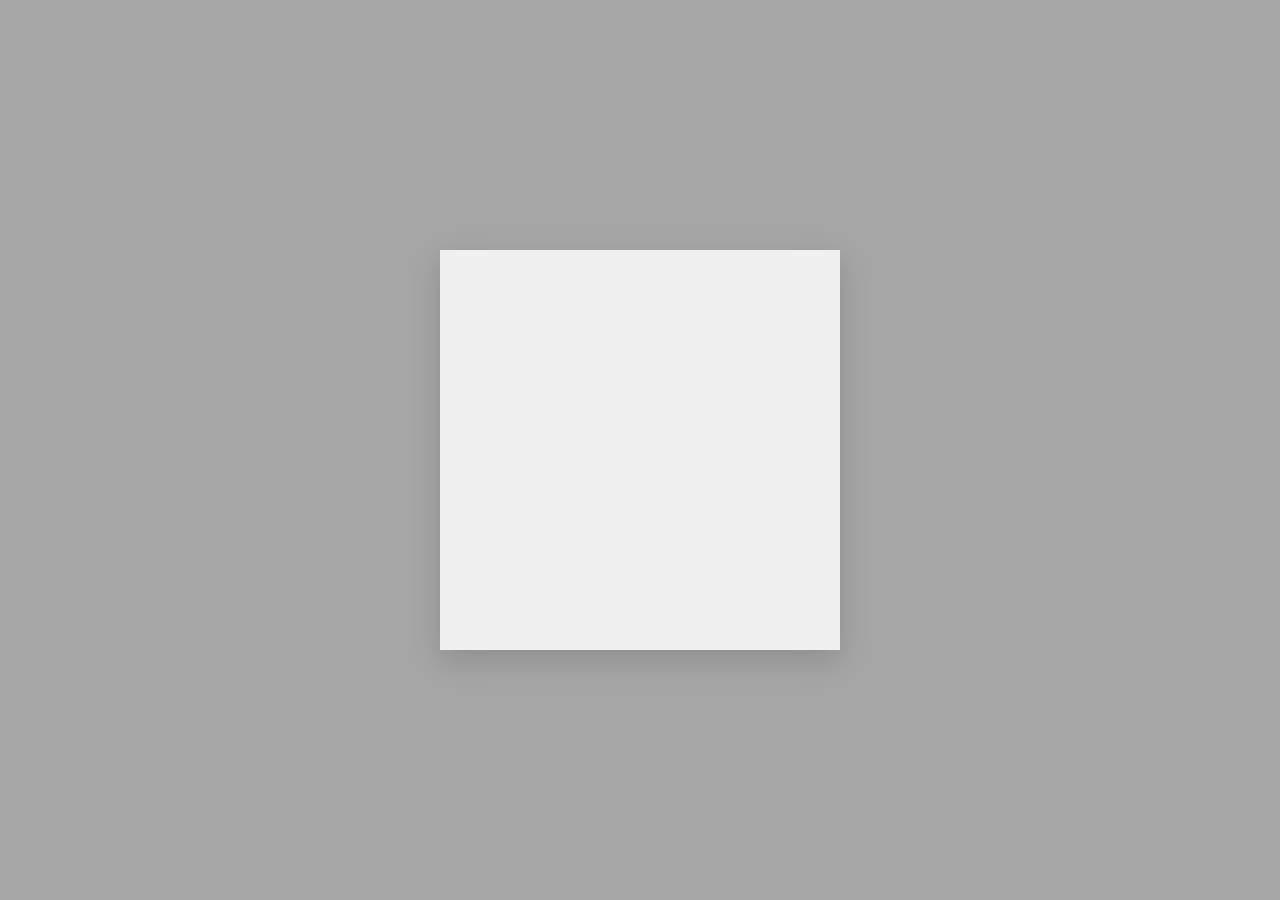
==== dm2008-Zeyu-Zhou-AY2526-S2/04-final-project/Asg02_v001/index.html @ 6c632802 "Asg02 initial commit" ====
<!DOCTYPE html>
<html lang="en">
  <head>
    <meta charset="UTF-8" />
    <meta http-equiv="X-UA-Compatible" content="IE=edge" />
    <meta name="viewport" content="width=device-width, initial-scale=1.0" />
    <title>p5.js Starter Template</title>
    <link rel="stylesheet" href="css/normalize.css" />
    <link rel="stylesheet" href="css/style.css" />
    <script src="js/helper.js"></script>
    <script src="js/p5.min.js"></script>
    <script src="js/p5.sound.min.js"></script>
  </head>
  <body>
    <script src="sketch.js"></script>
    <!-- Add any additional js files below this -->
  </body>
</html>
---- dm2008-Zeyu-Zhou-AY2526-S2/04-final-project/Asg02_v001/css/style.css ----
:root {
  /* Change the properties below to customize your page */
  --background-color: #a6a6a6;
  --shadow-color: rgba(0, 0, 0, 0.15);
}

* {
  box-sizing: border-box;
}

html {
  width: 100vw;
  height: 100vh;

  display: grid;
  align-items: center;
  justify-items: center;

  background: var(--background-color);
}

canvas {
  display: block;
  /* Comment the line below to remove the shadow */
  box-shadow: 0px 10px 30px 0px var(--shadow-color);
}

.cursor-hidden {
  cursor: none;
}
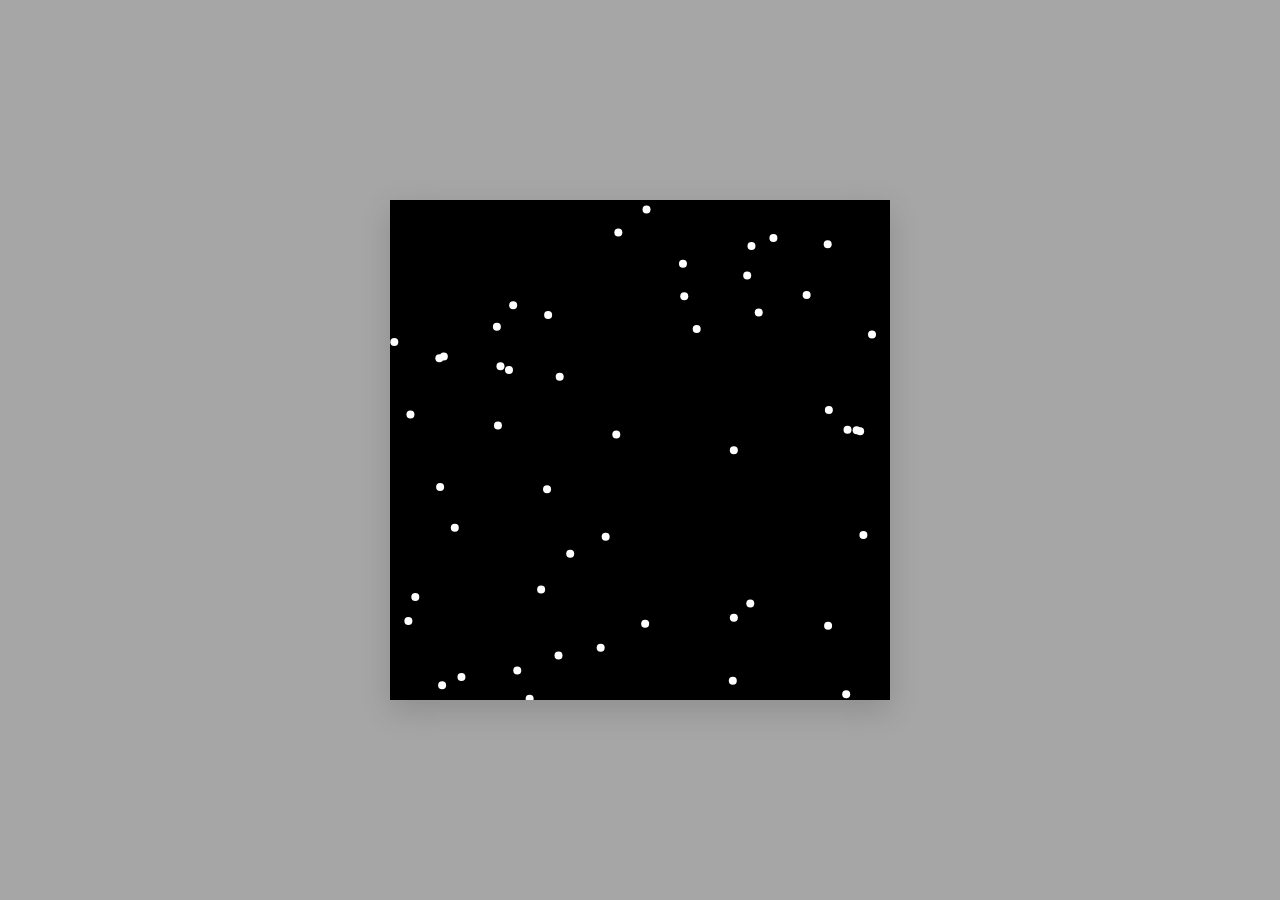
==== commit 870b459f: "boids 01 - starting on alignment" ====
--- a/dm2008-Zeyu-Zhou-AY2526-S2/04-final-project/Asg02_v001/index.html
+++ b/dm2008-Zeyu-Zhou-AY2526-S2/04-final-project/Asg02_v001/index.html
@@ -10,6 +10,7 @@
     <script src="js/helper.js"></script>
     <script src="js/p5.min.js"></script>
     <script src="js/p5.sound.min.js"></script>
+    <script src="boid.js"></script>
   </head>
   <body>
     <script src="sketch.js"></script>
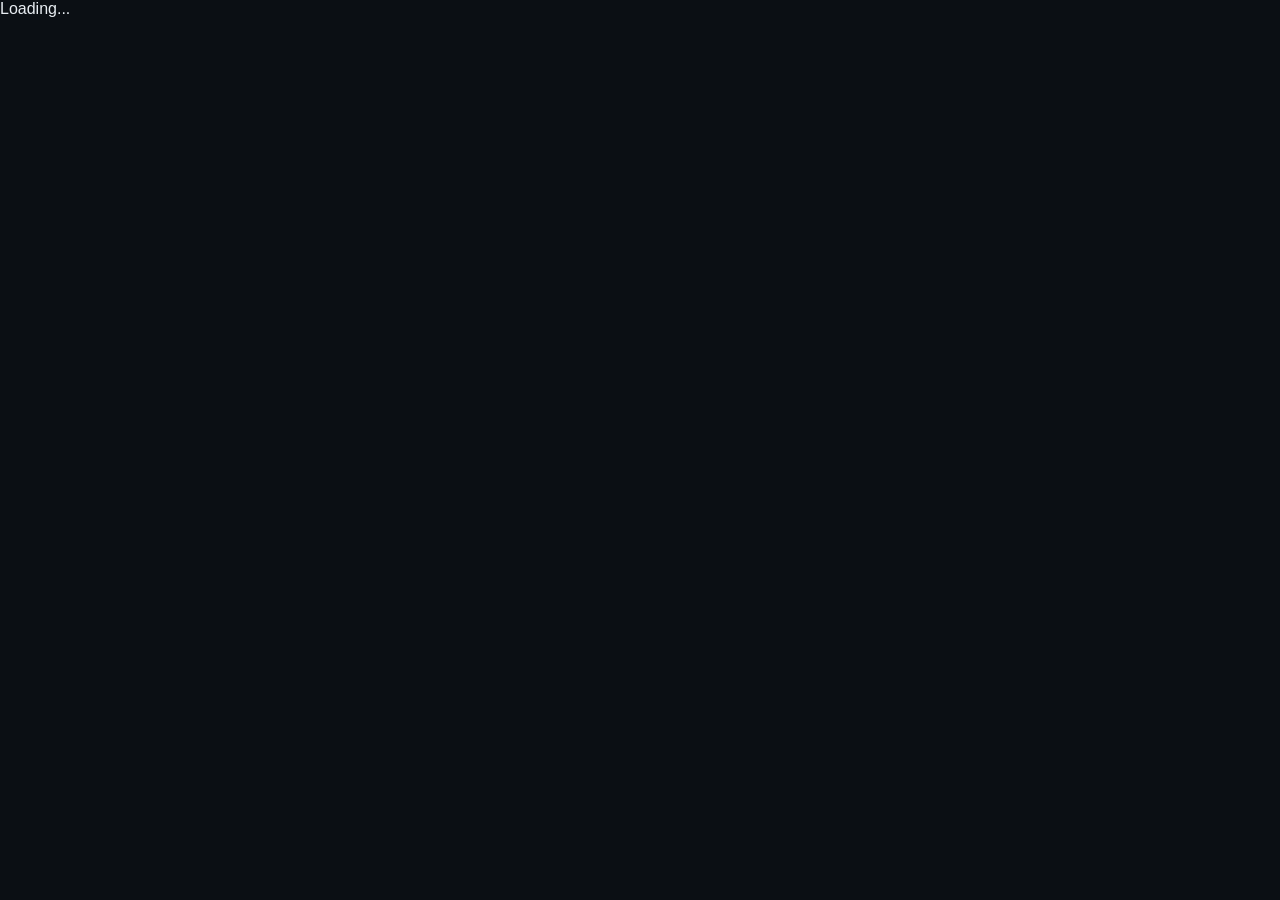
==== commit 2e1890a8: "boids 04 - probably last update" ====
--- a/dm2008-Zeyu-Zhou-AY2526-S2/04-final-project/Asg02_v001/index.html
+++ b/dm2008-Zeyu-Zhou-AY2526-S2/04-final-project/Asg02_v001/index.html
@@ -6,14 +6,16 @@
     <meta name="viewport" content="width=device-width, initial-scale=1.0" />
     <title>p5.js Starter Template</title>
     <link rel="stylesheet" href="css/normalize.css" />
-    <link rel="stylesheet" href="css/style.css" />
+    <link rel="stylesheet" href="css/style_02.css" />
     <script src="js/helper.js"></script>
     <script src="js/p5.min.js"></script>
     <script src="js/p5.sound.min.js"></script>
-    <script src="boid.js"></script>
+    <script src="boid02.js"></script>
   </head>
   <body>
-    <script src="sketch.js"></script>
+    <script src="sketch02.js"></script>
     <!-- Add any additional js files below this -->
   </body>
 </html>
+
+
--- a/dm2008-Zeyu-Zhou-AY2526-S2/04-final-project/Asg02_v001/css/style_02.css
+++ b/dm2008-Zeyu-Zhou-AY2526-S2/04-final-project/Asg02_v001/css/style_02.css
@@ -0,0 +1,122 @@
+html, body {
+  margin: 0;
+  padding: 0;
+  overflow: hidden;
+  font-family: Inter, Arial, sans-serif;
+  background: #0b0f14;
+  color: #e8edf2;
+}
+
+canvas {
+  display: block;
+}
+
+.control-panel {
+  width: 300px;
+  max-height: calc(100vh - 32px);
+  overflow-y: auto;
+  padding: 16px;
+  border-radius: 14px;
+  background: rgba(18, 24, 32, 0.88);
+  border: 1px solid rgba(255, 255, 255, 0.08);
+  box-shadow: 0 10px 30px rgba(0, 0, 0, 0.28);
+  backdrop-filter: blur(10px);
+}
+
+.control-panel h2 {
+  margin: 0 0 14px 0;
+  font-size: 18px;
+  font-weight: 600;
+  color: #ffffff;
+}
+
+.control-row {
+  margin-bottom: 14px;
+}
+
+.label-wrap {
+  display: flex;
+  justify-content: space-between;
+  align-items: center;
+  margin-bottom: 6px;
+}
+
+.control-label {
+  font-size: 13px;
+  color: #c9d4df;
+}
+
+.control-value {
+  font-size: 12px;
+  color: #8fb7ff;
+  background: rgba(143, 183, 255, 0.12);
+  padding: 2px 8px;
+  border-radius: 999px;
+}
+
+.control-row input[type="range"] {
+  width: 100%;
+  cursor: pointer;
+}
+
+.button-group {
+  display: grid;
+  grid-template-columns: 1fr;
+  gap: 10px;
+  margin-top: 10px;
+}
+
+button {
+  border: none;
+  border-radius: 10px;
+  padding: 10px 12px;
+  background: #1d2633;
+  color: #edf3fa;
+  font-size: 13px;
+  font-weight: 500;
+  cursor: pointer;
+  transition: background 0.18s ease, transform 0.12s ease;
+}
+
+button:hover {
+  background: #273345;
+}
+
+button:active {
+  transform: scale(0.98);
+}
+
+/* Optional scrollbar styling */
+.control-panel::-webkit-scrollbar {
+  width: 8px;
+}
+
+.control-panel::-webkit-scrollbar-track {
+  background: transparent;
+}
+
+.control-panel::-webkit-scrollbar-thumb {
+  background: rgba(255, 255, 255, 0.14);
+  border-radius: 999px;
+}
+
+.panel-header {
+  display: flex;
+  justify-content: space-between;
+  align-items: center;
+  margin-bottom: 10px;
+}
+
+.minimize-btn {
+  width: 28px;
+  height: 28px;
+  padding: 0;
+  border-radius: 8px;
+  font-size: 16px;
+  line-height: 1;
+  background: #243041;
+}
+
+.minimize-btn:hover {
+  background: #2f3d52;
+}
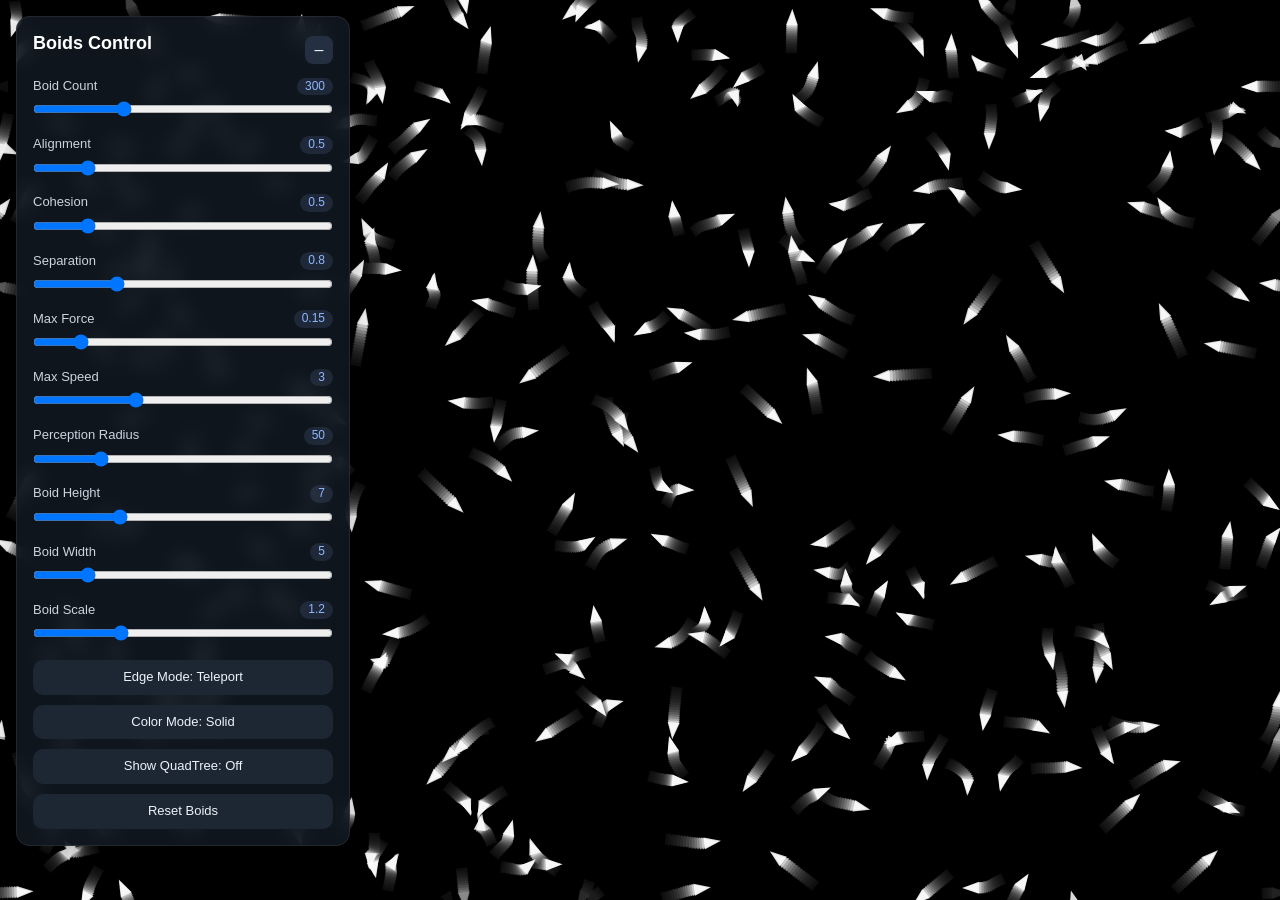
==== commit 62558866: "boids 06 - added quadtree so can bring the max. count up to 1000" ====
--- a/dm2008-Zeyu-Zhou-AY2526-S2/04-final-project/Asg02_v001/index.html
+++ b/dm2008-Zeyu-Zhou-AY2526-S2/04-final-project/Asg02_v001/index.html
@@ -10,10 +10,11 @@
     <script src="js/helper.js"></script>
     <script src="js/p5.min.js"></script>
     <script src="js/p5.sound.min.js"></script>
-    <script src="boid02.js"></script>
+    <script src="js/quadtree.js"></script>
+    <script src="js/boid02.js"></script>
   </head>
   <body>
-    <script src="sketch02.js"></script>
+    <script src="js/sketch02.js"></script>
     <!-- Add any additional js files below this -->
   </body>
 </html>
